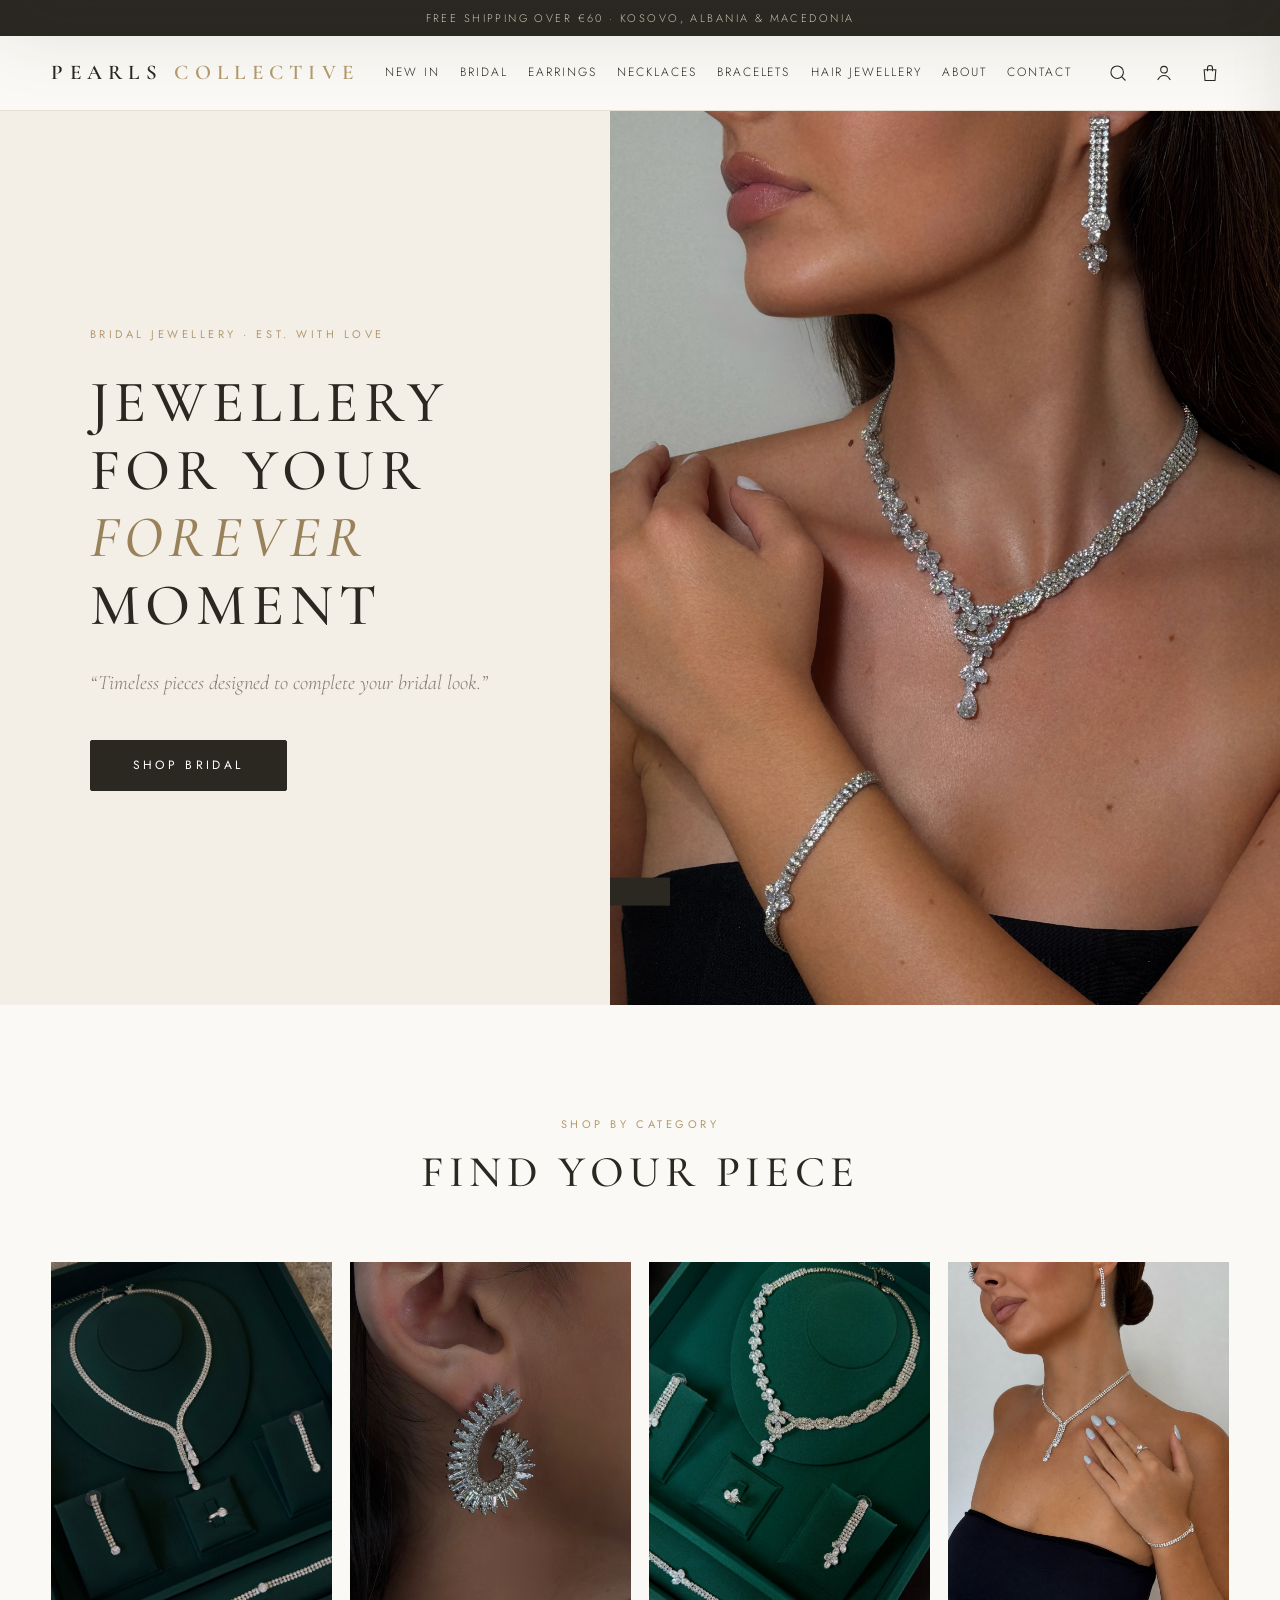
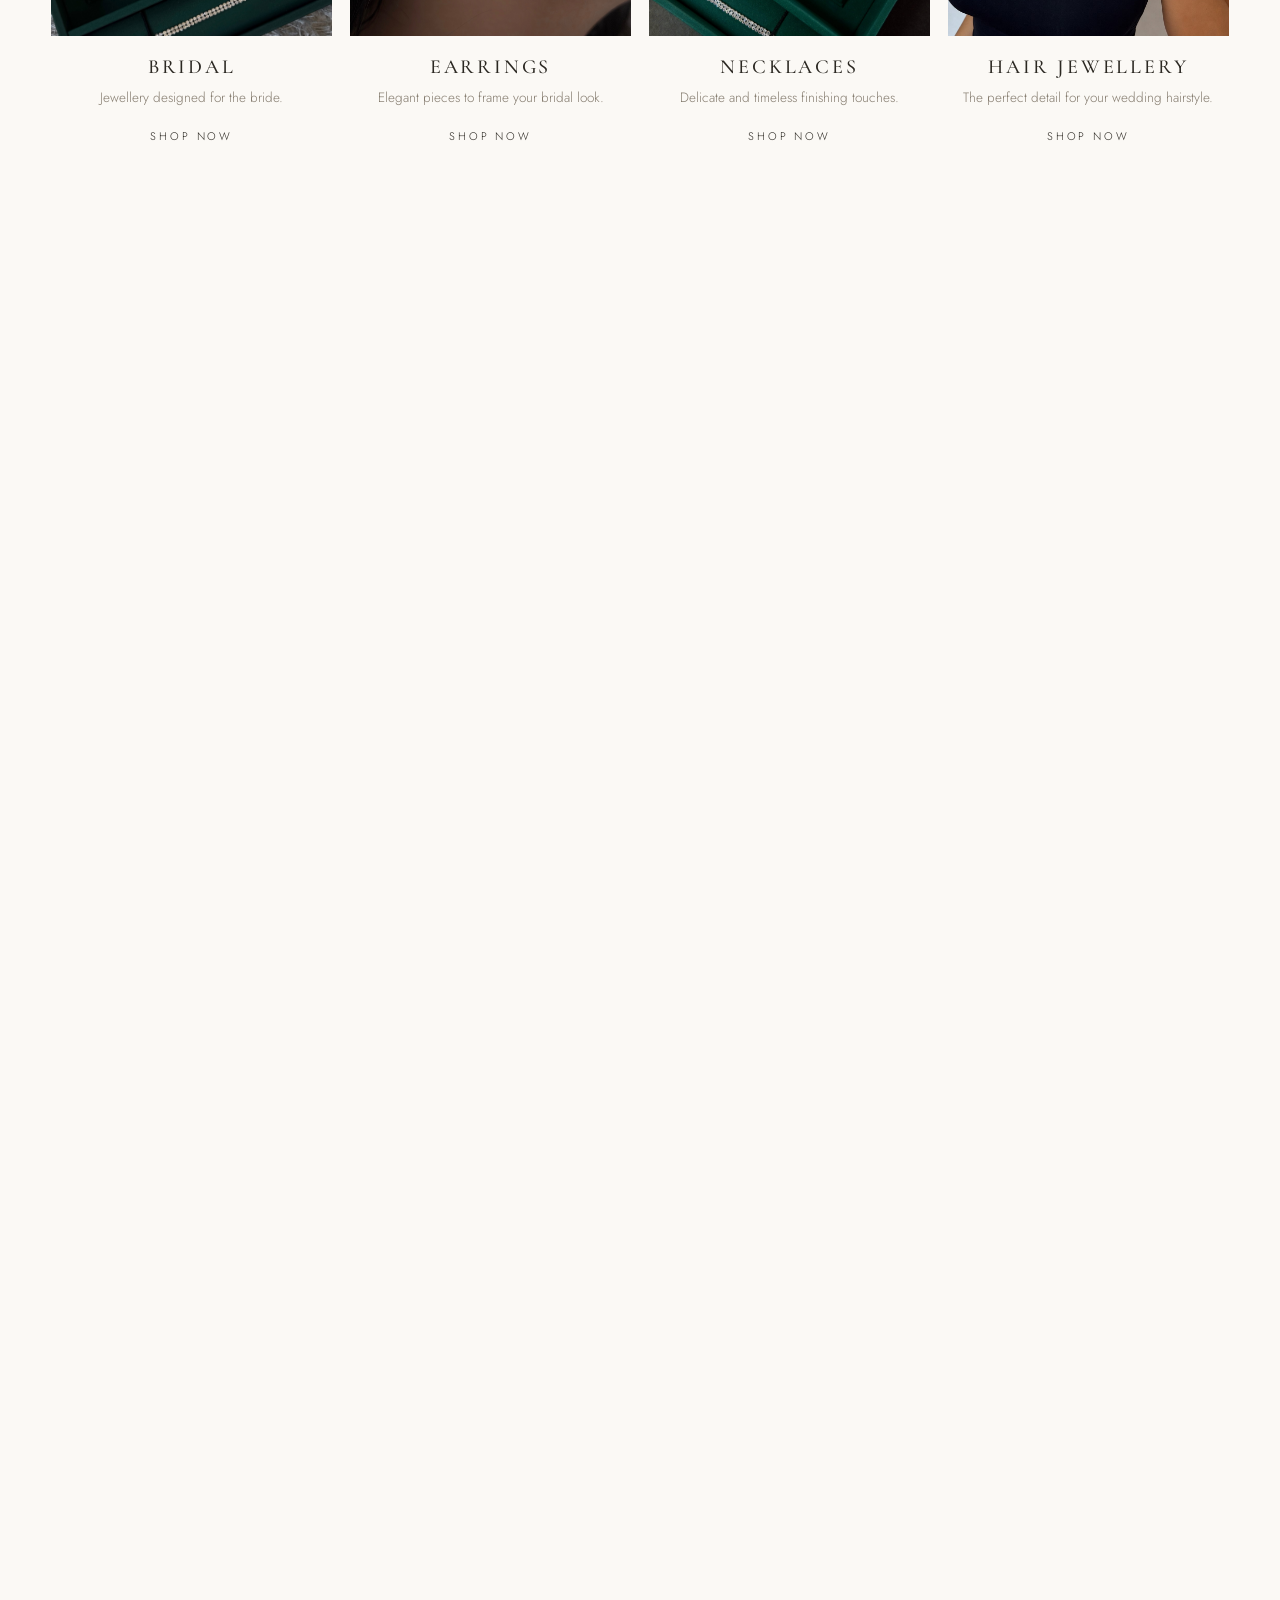
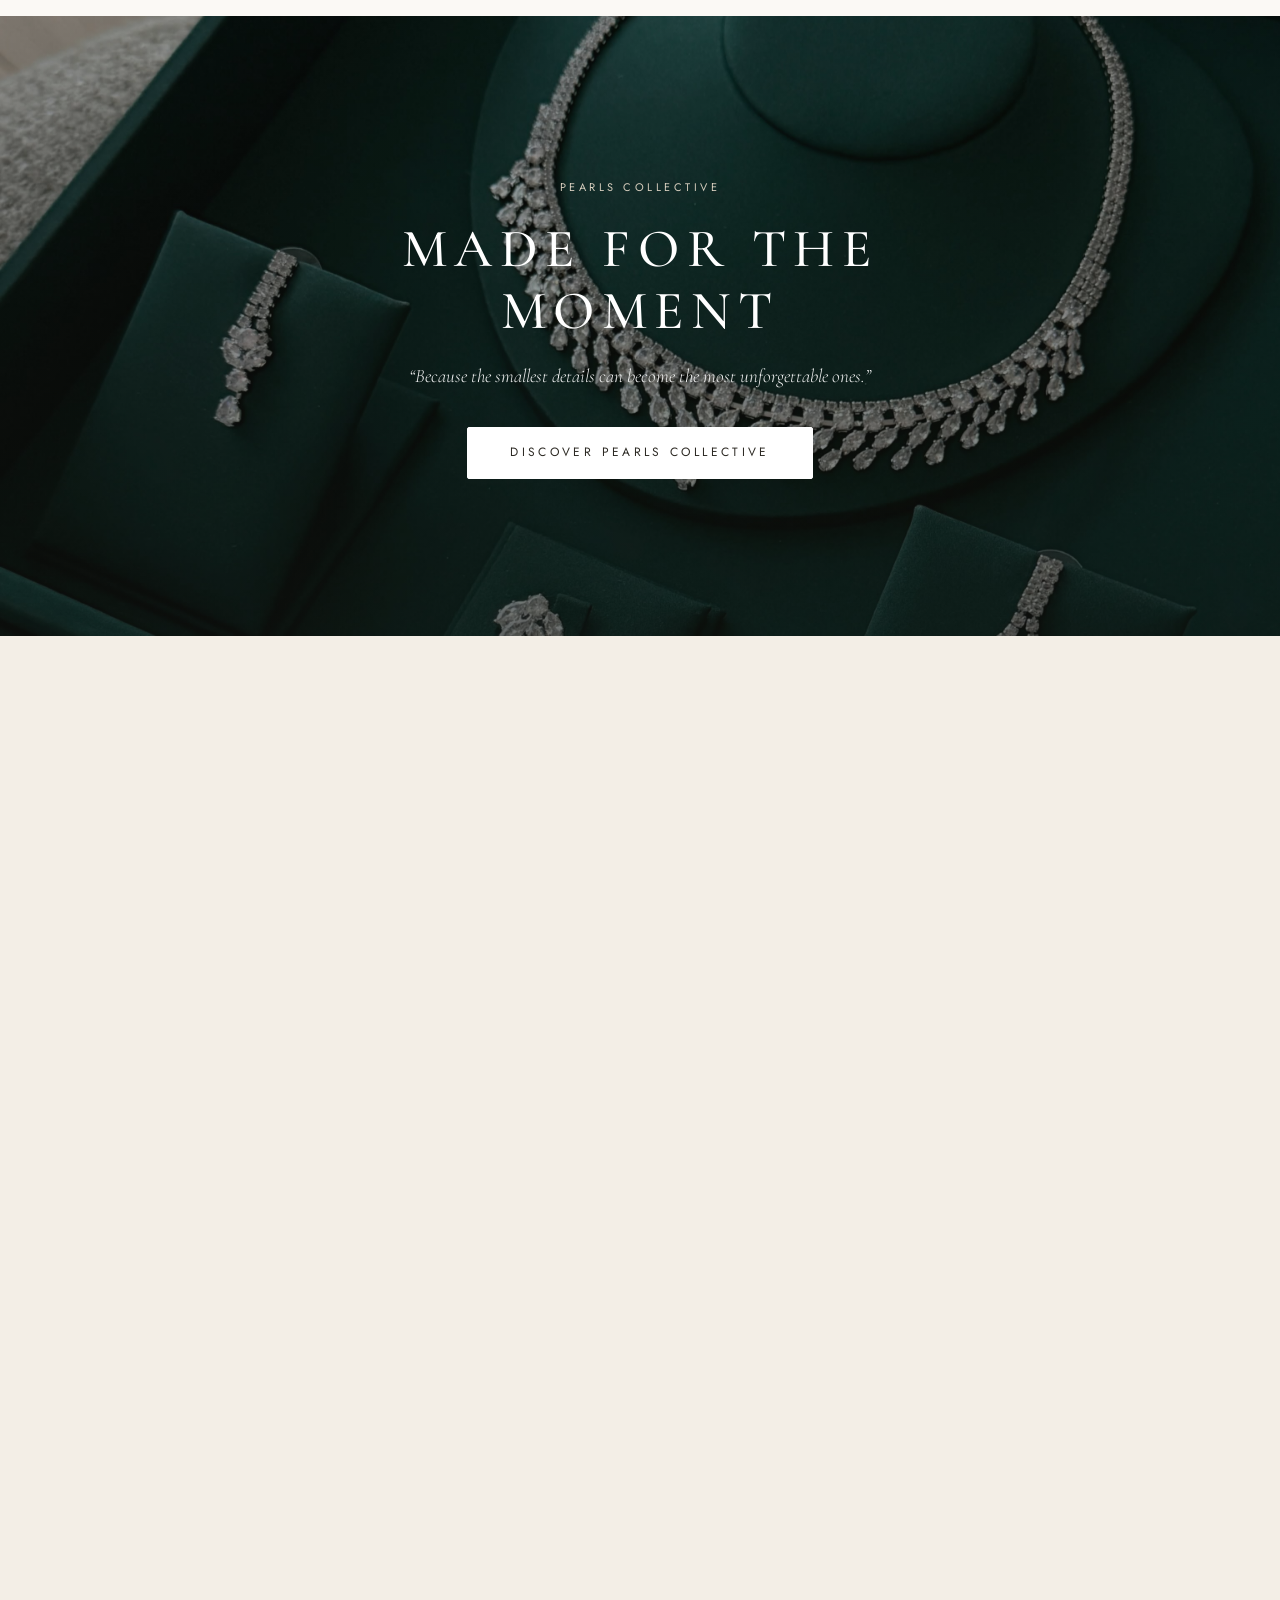
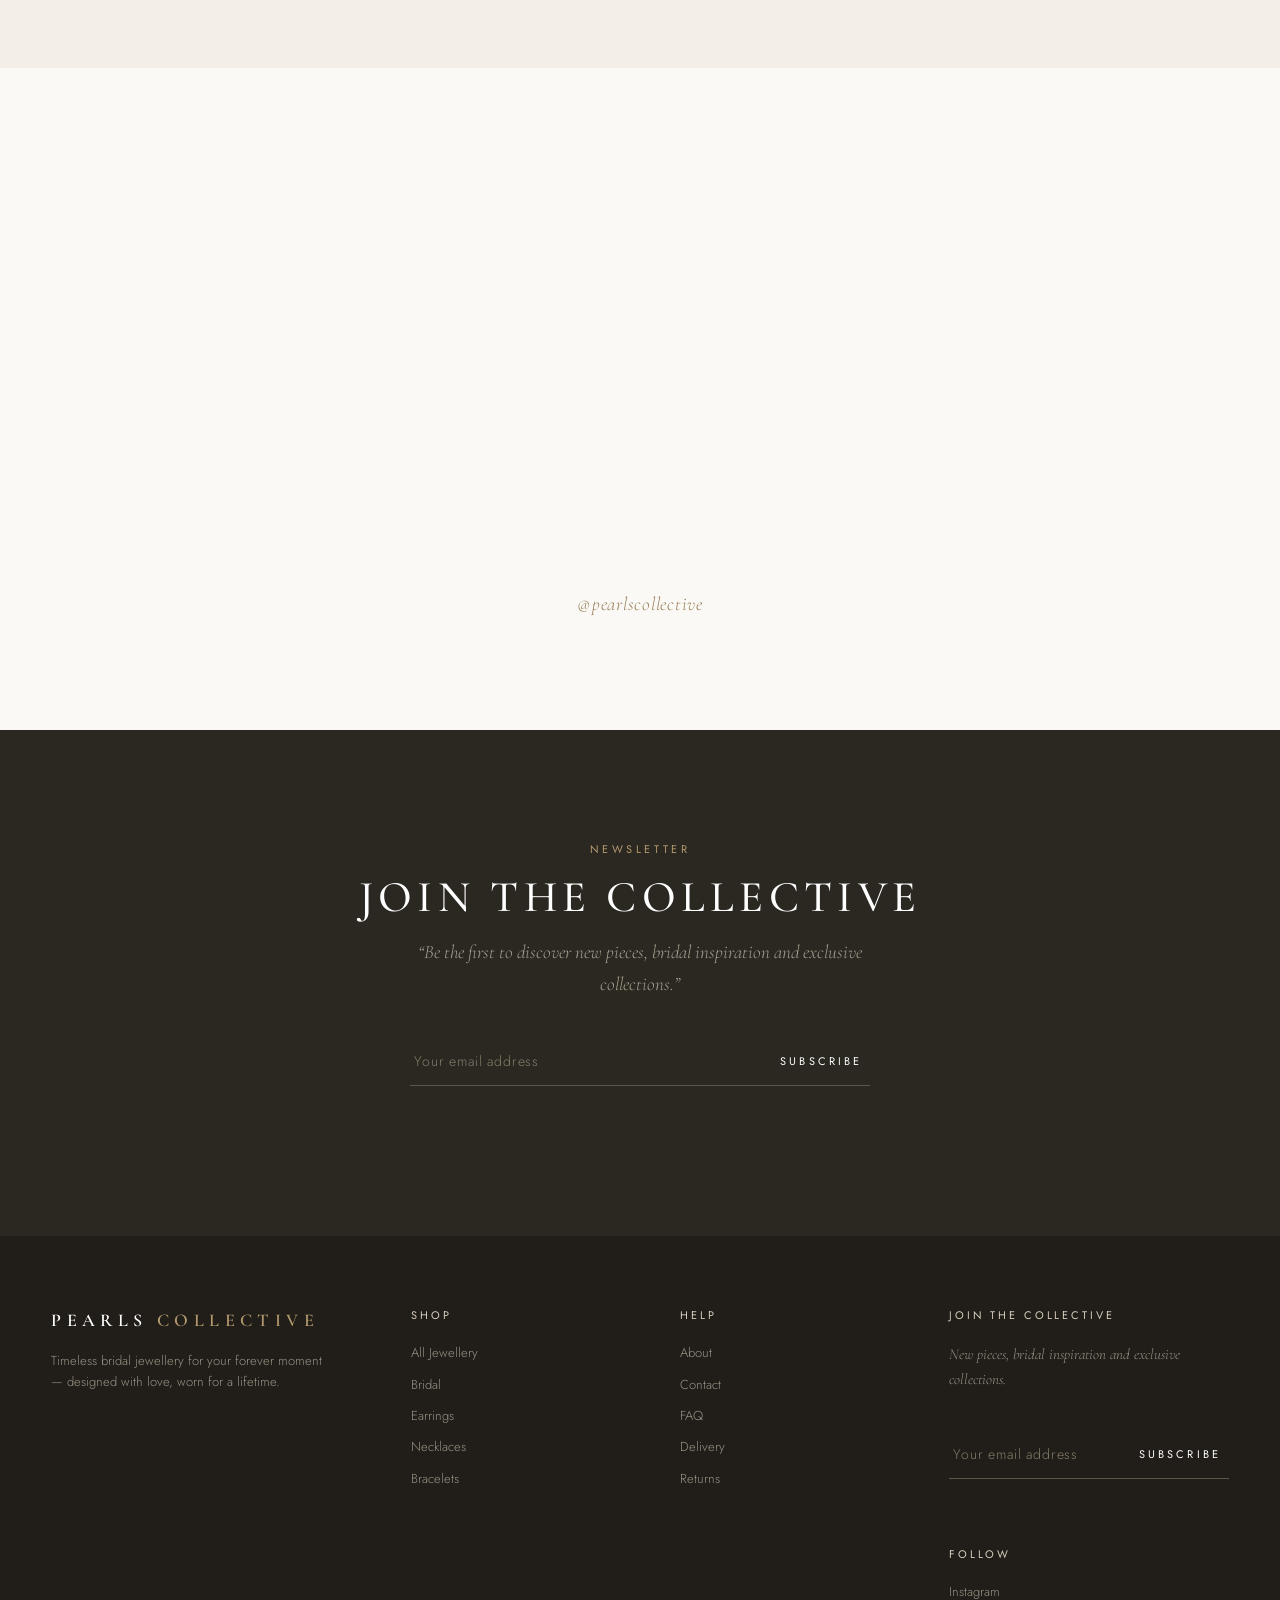
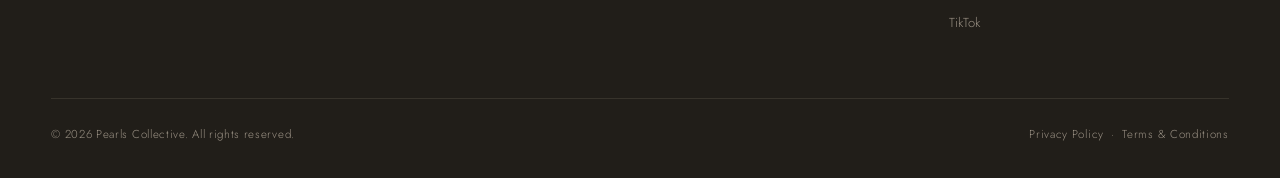
==== Pearls/index.html @ 5dc2be7a "Add files via upload" ====
<!DOCTYPE html>
<html lang="en">
<head>
  <meta charset="UTF-8">
  <meta name="viewport" content="width=device-width, initial-scale=1.0">
  <title>Pearls Collective — Bridal Jewellery for Your Forever Moment</title>
  <meta name="description" content="Timeless bridal jewellery — necklaces, earrings, bracelets and sets designed to complete your bridal look. Free shipping over €60 to Kosovo, Albania & Macedonia.">
  <link rel="preconnect" href="https://fonts.googleapis.com">
  <link rel="preconnect" href="https://fonts.gstatic.com" crossorigin>
  <link href="https://fonts.googleapis.com/css2?family=Cormorant+Garamond:ital,wght@0,400;0,500;0,600;1,400;1,500&family=Jost:wght@300;400;500&display=swap" rel="stylesheet">
  <link rel="stylesheet" href="assets/css/style.css">
  <link rel="icon" href="data:image/svg+xml,<svg xmlns='http://www.w3.org/2000/svg' viewBox='0 0 100 100'><circle cx='50' cy='50' r='38' fill='%23E9E0D2' stroke='%23B39A6E' stroke-width='4'/></svg>">
</head>
<body data-page="home">

  <!-- Hero -->
  <section class="hero">
    <div class="hero-grid">
      <div class="hero-copy">
        <span class="eyebrow">Bridal Jewellery · Est. with love</span>
        <h1 class="hero-title">Jewellery for your <em>forever</em> moment</h1>
        <p class="hero-quote">“Timeless pieces designed to complete your bridal look.”</p>
        <div><a class="btn" href="shop.html?cat=bridal">Shop Bridal</a></div>
      </div>
      <div class="hero-media">
        <img src="assets/img/hi-p09-a.jpg" alt="Bride wearing the Wisteria crystal necklace and drop earrings" fetchpriority="high">
      </div>
    </div>
  </section>

  <!-- Shop by category -->
  <section>
    <div class="container">
      <div class="section-head reveal">
        <span class="eyebrow">Shop by Category</span>
        <h2 class="section-title">Find Your Piece</h2>
      </div>
      <div class="cats-grid">
        <a class="cat-card reveal" href="shop.html?cat=bridal">
          <div class="cat-media"><img src="assets/img/hi-p01-b.jpg" alt="Bridal jewellery set in emerald keepsake box" loading="lazy"></div>
          <div class="cat-body">
            <h3>Bridal</h3>
            <p>Jewellery designed for the bride.</p>
            <span class="link-underline">Shop Now</span>
          </div>
        </a>
        <a class="cat-card reveal" href="shop.html?cat=earrings">
          <div class="cat-media"><img src="assets/img/hi-p03-a.jpg" alt="Aurora statement crystal earrings" loading="lazy" style="object-position:50% 60%"></div>
          <div class="cat-body">
            <h3>Earrings</h3>
            <p>Elegant pieces to frame your bridal look.</p>
            <span class="link-underline">Shop Now</span>
          </div>
        </a>
        <a class="cat-card reveal" href="shop.html?cat=necklaces">
          <div class="cat-media"><img src="assets/img/hi-p09-b.jpg" alt="Wisteria leaf crystal necklace in keepsake box" loading="lazy"></div>
          <div class="cat-body">
            <h3>Necklaces</h3>
            <p>Delicate and timeless finishing touches.</p>
            <span class="link-underline">Shop Now</span>
          </div>
        </a>
        <a class="cat-card reveal" href="shop.html?cat=hair">
          <div class="cat-media"><img src="assets/img/hi-p01-a.jpg" alt="Bridal hairstyle with drop earrings" loading="lazy" style="object-position:80% 0%"></div>
          <div class="cat-body">
            <h3>Hair Jewellery</h3>
            <p>The perfect detail for your wedding hairstyle.</p>
            <span class="link-underline">Shop Now</span>
          </div>
        </a>
      </div>
    </div>
  </section>

  <!-- Featured collection -->
  <section style="padding-top:0">
    <div class="container">
      <div class="section-head reveal">
        <span class="eyebrow">Featured Collection</span>
        <h2 class="section-title">The Bridal Edit</h2>
        <p class="section-sub">“Discover our collection of timeless pieces created for your most unforgettable moments.”</p>
      </div>
      <div class="products-grid" id="featuredGrid"></div>
      <div style="text-align:center; margin-top:54px" class="reveal">
        <a class="btn btn--ghost" href="shop.html">View All Jewellery</a>
      </div>
    </div>
  </section>

  <!-- Editorial -->
  <section class="editorial">
    <img class="bg" src="assets/img/hi-p06-a.jpg" alt="The Odessa fringe necklace set in its emerald keepsake box">
    <div class="editorial-copy">
      <span class="eyebrow">Pearls Collective</span>
      <h2>Made for the Moment</h2>
      <p>“Because the smallest details can become the most unforgettable ones.”</p>
      <a class="btn btn--light" href="about.html">Discover Pearls Collective</a>
    </div>
  </section>

  <!-- Bridal collection -->
  <section class="bridal-feature">
    <div class="container">
      <div class="bridal-grid">
        <div class="bridal-copy reveal">
          <span class="eyebrow">The Bridal Collection</span>
          <h2>For the Bride</h2>
          <p>Every bride deserves jewellery that feels made for her. From complete parures to delicate finishing touches — each piece arrives in our signature keepsake box, ready for your day.</p>
          <ul class="bridal-list">
            <li><a href="shop.html?cat=earrings">Earrings</a> <span>Shop</span></li>
            <li><a href="shop.html?cat=necklaces">Necklaces</a> <span>Shop</span></li>
            <li><a href="shop.html?cat=bracelets">Bracelets</a> <span>Shop</span></li>
            <li><a href="shop.html?cat=hair">Hair Accessories</a> <span>Soon</span></li>
            <li><a href="shop.html?cat=bridal">Bridal Sets</a> <span>Shop</span></li>
          </ul>
          <a class="btn" href="shop.html?cat=bridal">Shop All Bridal</a>
        </div>
        <div class="bridal-media-grid reveal">
          <a href="product.html?id=celeste-cascade-necklace"><img src="assets/img/hi-p01-a.jpg" alt="Céleste cascade necklace worn" loading="lazy"></a>
          <a href="product.html?id=odessa-fringe-set"><img src="assets/img/hi-p02-c.jpg" alt="Odessa fringe necklace set" loading="lazy" style="object-position:50% 75%"></a>
          <a href="product.html?id=flora-marquise-ring"><img src="assets/img/hi-p05-a.jpg" alt="Flora marquise ring" loading="lazy"></a>
        </div>
      </div>
    </div>
  </section>

  <!-- Instagram -->
  <section>
    <div class="container">
      <div class="section-head reveal">
        <span class="eyebrow">Instagram</span>
        <h2 class="section-title">Follow the Pearls</h2>
        <p class="section-sub">“See how our pieces become part of your most beautiful moments.”</p>
      </div>
      <div class="ig-grid reveal">
        <a href="https://www.instagram.com/pearlscollective/" target="_blank" rel="noopener"><img src="assets/img/ig-09.jpg" alt="Pearls Collective on Instagram" loading="lazy"></a>
        <a href="https://www.instagram.com/pearlscollective/" target="_blank" rel="noopener"><img src="assets/img/hi-p01-a.jpg" alt="Céleste set worn" loading="lazy" style="object-position:50% 30%"></a>
        <a href="https://www.instagram.com/pearlscollective/" target="_blank" rel="noopener"><img src="assets/img/hi-p07-a.jpg" alt="Soleil baguette hoops" loading="lazy"></a>
        <a href="https://www.instagram.com/pearlscollective/" target="_blank" rel="noopener"><img src="assets/img/hi-p08-a.jpg" alt="Riviera stacking bracelets" loading="lazy"></a>
        <a href="https://www.instagram.com/pearlscollective/" target="_blank" rel="noopener"><img src="assets/img/hi-p05-a.jpg" alt="Flora marquise ring" loading="lazy"></a>
        <a href="https://www.instagram.com/pearlscollective/" target="_blank" rel="noopener"><img src="assets/img/hi-p06-a.jpg" alt="Odessa fringe set" loading="lazy"></a>
      </div>
      <div class="ig-handle"><a href="https://www.instagram.com/pearlscollective/" target="_blank" rel="noopener">@pearlscollective</a></div>
    </div>
  </section>

  <!-- Newsletter -->
  <section class="newsletter">
    <div class="container">
      <div class="section-head" style="margin-bottom:0">
        <span class="eyebrow">Newsletter</span>
        <h2 class="section-title">Join the Collective</h2>
        <p class="section-sub">“Be the first to discover new pieces, bridal inspiration and exclusive collections.”</p>
        <form class="news-form" data-newsletter>
          <input type="email" placeholder="Your email address" required>
          <button type="submit">Subscribe</button>
        </form>
        <div class="news-msg"></div>
      </div>
    </div>
  </section>

  <script src="assets/js/products.js"></script>
  <script>
    function pageInit() {
      const featured = ["odessa-fringe-set", "wisteria-leaf-necklace", "aurora-statement-earrings", "celeste-bridal-set",
                        "soleil-baguette-hoops", "vienna-baguette-set", "flora-marquise-ring", "riviera-stacking-bracelets"];
      const grid = document.getElementById("featuredGrid");
      grid.innerHTML = featured.map(id => productCard(findProduct(id))).join("");
      wireProductCards(grid);
    }
  </script>
  <script src="assets/js/app.js"></script>
</body>
</html>
---- Pearls/assets/css/style.css ----
/* ─────────────────────────────────────────────
   Pearls Collective — bridal jewellery boutique
   ───────────────────────────────────────────── */

:root {
  --ivory: #FBF9F5;
  --sand: #F3EEE6;
  --champagne: #E9E0D2;
  --gold: #B39A6E;
  --gold-dark: #99815A;
  --ink: #2B2822;
  --muted: #857C6F;
  --line: #E5DFD4;
  --white: #FFFFFF;
  --serif: "Cormorant Garamond", "Times New Roman", serif;
  --sans: "Jost", "Helvetica Neue", Arial, sans-serif;
  --shadow: 0 20px 60px rgba(43, 40, 34, 0.10);
  --radius: 2px;
}

* { margin: 0; padding: 0; box-sizing: border-box; }

html { scroll-behavior: smooth; }

body {
  font-family: var(--sans);
  font-weight: 300;
  color: var(--ink);
  background: var(--ivory);
  font-size: 16px;
  line-height: 1.65;
  -webkit-font-smoothing: antialiased;
}

img { max-width: 100%; display: block; }

a { color: inherit; text-decoration: none; }

button { font-family: inherit; cursor: pointer; }

.container { width: min(1280px, 92vw); margin: 0 auto; }

/* ── Typography ── */
h1, h2, h3, .serif {
  font-family: var(--serif);
  font-weight: 500;
  letter-spacing: 0.04em;
  line-height: 1.15;
}

.eyebrow {
  font-family: var(--sans);
  font-size: 11px;
  letter-spacing: 0.32em;
  text-transform: uppercase;
  color: var(--gold);
  font-weight: 400;
}

.section-title {
  font-size: clamp(28px, 4vw, 44px);
  text-transform: uppercase;
  letter-spacing: 0.12em;
  font-weight: 500;
}

.section-sub {
  color: var(--muted);
  font-size: 15px;
  max-width: 520px;
  margin: 14px auto 0;
  font-style: italic;
  font-family: var(--serif);
  font-size: 19px;
}

.section-head { text-align: center; margin-bottom: clamp(36px, 6vw, 64px); }
.section-head .eyebrow { display: block; margin-bottom: 14px; }

section { padding: clamp(56px, 9vw, 110px) 0; }

/* ── Buttons ── */
.btn {
  display: inline-block;
  border: 1px solid var(--ink);
  background: var(--ink);
  color: var(--white);
  padding: 15px 42px;
  font-size: 12px;
  letter-spacing: 0.28em;
  text-transform: uppercase;
  font-weight: 400;
  transition: all .35s ease;
  border-radius: var(--radius);
  text-align: center;
}
.btn:hover { background: var(--gold-dark); border-color: var(--gold-dark); }

.btn--ghost { background: transparent; color: var(--ink); }
.btn--ghost:hover { background: var(--ink); color: var(--white); }

.btn--light { background: var(--white); border-color: var(--white); color: var(--ink); }
.btn--light:hover { background: transparent; color: var(--white); border-color: var(--white); }

.link-underline {
  font-size: 12px;
  letter-spacing: 0.26em;
  text-transform: uppercase;
  padding-bottom: 6px;
  border-bottom: 1px solid var(--gold);
  transition: color .3s, border-color .3s;
}
.link-underline:hover { color: var(--gold-dark); }

/* ── Announcement bar ── */
.announce {
  background: var(--ink);
  color: #D8CFBF;
  text-align: center;
  font-size: 11px;
  letter-spacing: 0.22em;
  text-transform: uppercase;
  padding: 9px 16px;
}

/* ── Header ── */
.header {
  position: sticky;
  top: 0;
  z-index: 900;
  background: rgba(251, 249, 245, 0.92);
  backdrop-filter: blur(14px);
  -webkit-backdrop-filter: blur(14px);
  border-bottom: 1px solid var(--line);
  transition: box-shadow .3s;
}
.header.scrolled { box-shadow: 0 8px 30px rgba(43,40,34,.07); }

.header-inner {
  display: grid;
  grid-template-columns: auto 1fr auto;
  align-items: center;
  height: 74px;
  gap: 26px;
}

.brand {
  font-family: var(--serif);
  font-size: 21px;
  letter-spacing: 0.30em;
  text-transform: uppercase;
  font-weight: 600;
  white-space: nowrap;
  text-align: center;
}
.brand span { color: var(--gold); }

.nav { display: flex; gap: clamp(14px, 1.6vw, 26px); justify-content: center; }
.nav a {
  font-size: 12px;
  letter-spacing: 0.16em;
  text-transform: uppercase;
  position: relative;
  padding: 6px 0;
  color: var(--ink);
  white-space: nowrap;
}
.nav a::after {
  content: "";
  position: absolute;
  left: 0; bottom: 0;
  width: 0; height: 1px;
  background: var(--gold);
  transition: width .3s ease;
}
.nav a:hover::after, .nav a.active::after { width: 100%; }

.header-actions {
  display: flex;
  gap: 6px;
  justify-content: flex-end;
  align-items: center;
}
.icon-btn {
  background: none;
  border: none;
  width: 40px; height: 40px;
  display: grid;
  place-items: center;
  color: var(--ink);
  position: relative;
  border-radius: 50%;
  transition: background .25s;
}
.icon-btn:hover { background: var(--sand); }
.icon-btn svg { width: 20px; height: 20px; stroke-width: 1.3; }

.bag-count {
  position: absolute;
  top: 2px; right: 0;
  background: var(--gold);
  color: var(--white);
  font-size: 9px;
  width: 16px; height: 16px;
  border-radius: 50%;
  display: grid;
  place-items: center;
  font-weight: 500;
}
.bag-count.hidden { display: none; }

.hamburger { display: none; }

/* ── Mobile nav ── */
.mobile-nav {
  position: fixed;
  inset: 0;
  background: var(--ivory);
  z-index: 1000;
  transform: translateX(-100%);
  transition: transform .45s cubic-bezier(.65,0,.35,1);
  display: flex;
  flex-direction: column;
  padding: 28px 8vw 40px;
  overflow-y: auto;
}
.mobile-nav.open { transform: translateX(0); }
.mobile-nav-head { display: flex; justify-content: space-between; align-items: center; margin-bottom: 8vh; }
.mobile-nav a.mnav-link {
  font-family: var(--serif);
  font-size: 30px;
  letter-spacing: 0.08em;
  padding: 12px 0;
  border-bottom: 1px solid var(--line);
  display: block;
}
.mobile-nav .mnav-small { font-size: 12px; letter-spacing: .24em; text-transform: uppercase; color: var(--muted); padding: 10px 0; display: block; }
.mobile-nav .mnav-foot { margin-top: auto; padding-top: 40px; }

/* ── Hero ── */
.hero { padding: 0; }
.hero-grid {
  display: grid;
  grid-template-columns: 1fr 1.1fr;
  min-height: min(88vh, 860px);
}
.hero-copy {
  display: flex;
  flex-direction: column;
  justify-content: center;
  padding: clamp(40px, 7vw, 110px);
  background: var(--sand);
}
.hero-copy .eyebrow { margin-bottom: 26px; }
.hero-title {
  font-size: clamp(38px, 4.6vw, 66px);
  text-transform: uppercase;
  letter-spacing: 0.10em;
  font-weight: 500;
}
.hero-title em { font-style: italic; color: var(--gold-dark); }
.hero-quote {
  font-family: var(--serif);
  font-style: italic;
  font-size: clamp(17px, 1.6vw, 21px);
  color: var(--muted);
  margin: 26px 0 40px;
  max-width: 420px;
}
.hero-media { position: relative; overflow: hidden; }
.hero-media img {
  width: 100%; height: 100%;
  object-fit: cover;
  object-position: 50% 30%;
  transform: scale(1.02);
  animation: heroDrift 14s ease-out forwards;
}
@keyframes heroDrift { to { transform: scale(1.08); } }

/* ── Category tiles ── */
.cats-grid {
  display: grid;
  grid-template-columns: repeat(4, 1fr);
  gap: 18px;
}
.cat-card { position: relative; overflow: hidden; display: block; }
.cat-card .cat-media {
  aspect-ratio: 3 / 4;
  overflow: hidden;
  background: var(--sand);
}
.cat-card img {
  width: 100%; height: 100%;
  object-fit: cover;
  transition: transform .8s cubic-bezier(.25,.46,.45,.94);
}
.cat-card:hover img { transform: scale(1.06); }
.cat-body { padding: 20px 4px 0; text-align: center; }
.cat-body h3 { font-size: 20px; letter-spacing: 0.14em; text-transform: uppercase; }
.cat-body p { color: var(--muted); font-size: 13.5px; margin: 8px 0 12px; }
.cat-body .link-underline { font-size: 11px; }

/* ── Product grid ── */
.products-grid {
  display: grid;
  grid-template-columns: repeat(4, 1fr);
  gap: 26px 18px;
}
.product-card { position: relative; }
.pc-media {
  position: relative;
  aspect-ratio: 3 / 4;
  overflow: hidden;
  background: var(--sand);
  display: block;
}
.pc-media img {
  width: 100%; height: 100%;
  object-fit: cover;
  transition: transform .8s cubic-bezier(.25,.46,.45,.94), opacity .5s;
}
.product-card:hover .pc-media img { transform: scale(1.05); }

.pc-badge {
  position: absolute;
  top: 12px; left: 12px;
  background: var(--white);
  color: var(--ink);
  font-size: 10px;
  letter-spacing: 0.22em;
  text-transform: uppercase;
  padding: 6px 12px;
  z-index: 2;
}

.pc-wish {
  position: absolute;
  top: 10px; right: 10px;
  z-index: 2;
  background: rgba(255,255,255,.85);
  border: none;
  width: 34px; height: 34px;
  border-radius: 50%;
  display: grid;
  place-items: center;
  color: var(--ink);
  opacity: 0;
  transform: translateY(-4px);
  transition: all .3s;
}
.product-card:hover .pc-wish, .pc-wish.active { opacity: 1; transform: translateY(0); }
.pc-wish svg { width: 16px; height: 16px; stroke-width: 1.4; }
.pc-wish.active { color: var(--gold-dark); }
.pc-wish.active svg { fill: var(--gold-dark); stroke: var(--gold-dark); }

.pc-add {
  position: absolute;
  left: 12px; right: 12px; bottom: 12px;
  background: rgba(251, 249, 245, 0.95);
  border: none;
  padding: 13px;
  font-size: 11px;
  letter-spacing: 0.24em;
  text-transform: uppercase;
  opacity: 0;
  transform: translateY(8px);
  transition: all .35s ease;
  z-index: 2;
}
.pc-add:hover { background: var(--ink); color: var(--white); }
.product-card:hover .pc-add { opacity: 1; transform: translateY(0); }

.pc-info { text-align: center; padding-top: 16px; }
.pc-name { font-family: var(--serif); font-size: 18px; letter-spacing: 0.05em; }
.pc-price { color: var(--muted); font-size: 13.5px; margin-top: 4px; letter-spacing: 0.08em; }

/* ── Editorial banner ── */
.editorial {
  position: relative;
  min-height: 620px;
  display: grid;
  place-items: center;
  overflow: hidden;
  padding: 0;
}
.editorial img.bg {
  position: absolute;
  inset: 0;
  width: 100%; height: 100%;
  object-fit: cover;
  object-position: 50% 35%;
}
.editorial::after {
  content: "";
  position: absolute;
  inset: 0;
  background: linear-gradient(to bottom, rgba(20,24,20,.25), rgba(20,24,20,.55));
}
.editorial-copy {
  position: relative;
  z-index: 2;
  text-align: center;
  color: var(--white);
  padding: 120px 6vw;
  max-width: 700px;
}
.editorial-copy .eyebrow { color: #D8CFBF; }
.editorial-copy h2 {
  font-size: clamp(32px, 4.5vw, 54px);
  text-transform: uppercase;
  letter-spacing: 0.14em;
  margin: 18px 0;
}
.editorial-copy p {
  font-family: var(--serif);
  font-style: italic;
  font-size: 19px;
  opacity: .92;
  margin-bottom: 36px;
}

/* ── Bridal feature ── */
.bridal-feature { background: var(--sand); }
.bridal-grid {
  display: grid;
  grid-template-columns: 0.9fr 1.1fr;
  gap: clamp(30px, 5vw, 70px);
  align-items: center;
}
.bridal-copy .eyebrow { display: block; margin-bottom: 16px; }
.bridal-copy h2 { font-size: clamp(30px, 3.6vw, 46px); text-transform: uppercase; letter-spacing: .12em; margin-bottom: 18px; }
.bridal-copy > p { color: var(--muted); margin-bottom: 30px; max-width: 460px; }
.bridal-list { list-style: none; margin: 0 0 36px; }
.bridal-list li {
  font-family: var(--serif);
  font-size: 18px;
  letter-spacing: 0.06em;
  padding: 13px 0;
  border-bottom: 1px solid var(--line);
  display: flex;
  justify-content: space-between;
  align-items: center;
}
.bridal-list li span { font-family: var(--sans); font-size: 11px; letter-spacing: .2em; text-transform: uppercase; color: var(--gold-dark); }
.bridal-media-grid {
  display: grid;
  grid-template-columns: 1fr 1fr;
  gap: 14px;
}
.bridal-media-grid a { overflow: hidden; display: block; position: relative; }
.bridal-media-grid img {
  width: 100%; height: 100%;
  object-fit: cover;
  aspect-ratio: 3/4;
  transition: transform .8s cubic-bezier(.25,.46,.45,.94);
}
.bridal-media-grid a:hover img { transform: scale(1.05); }
.bridal-media-grid a:first-child { grid-row: span 2; }
.bridal-media-grid a:first-child img { aspect-ratio: auto; height: 100%; }

/* ── Instagram ── */
.ig-grid {
  display: grid;
  grid-template-columns: repeat(6, 1fr);
  gap: 10px;
}
.ig-grid a {
  position: relative;
  overflow: hidden;
  aspect-ratio: 1;
  display: block;
}
.ig-grid img {
  width: 100%; height: 100%;
  object-fit: cover;
  transition: transform .7s ease;
}
.ig-grid a::after {
  content: "";
  position: absolute;
  inset: 0;
  background: rgba(43,40,34,0);
  transition: background .4s;
}
.ig-grid a:hover::after { background: rgba(43,40,34,.25); }
.ig-grid a:hover img { transform: scale(1.07); }
.ig-handle { text-align: center; margin-top: 30px; }
.ig-handle a { font-family: var(--serif); font-style: italic; font-size: 19px; color: var(--gold-dark); letter-spacing: .04em; }

/* ── Newsletter ── */
.newsletter { background: var(--ink); color: var(--champagne); text-align: center; }
.newsletter h2 { color: var(--white); }
.newsletter .section-sub { color: #A79E8E; }
.news-form {
  display: flex;
  max-width: 460px;
  margin: 38px auto 0;
  border-bottom: 1px solid #5c564b;
}
.news-form input {
  flex: 1;
  background: transparent;
  border: none;
  outline: none;
  color: var(--white);
  font-family: var(--sans);
  font-weight: 300;
  font-size: 14px;
  letter-spacing: .06em;
  padding: 14px 4px;
}
.news-form input::placeholder { color: #857c6a; }
.news-form button {
  background: none;
  border: none;
  color: var(--white);
  font-size: 11px;
  letter-spacing: .28em;
  text-transform: uppercase;
  padding: 0 8px;
  transition: color .3s;
}
.news-form button:hover { color: var(--gold); }
.news-msg { margin-top: 16px; font-family: var(--serif); font-style: italic; color: var(--gold); font-size: 16px; min-height: 24px; }

/* ── Footer ── */
.footer { background: #211E19; color: #9A9184; padding: 70px 0 34px; font-size: 13px; }
.footer-grid {
  display: grid;
  grid-template-columns: 1.4fr 1fr 1fr 1.2fr;
  gap: 40px;
  margin-bottom: 54px;
}
.footer .brand { color: var(--white); text-align: left; font-size: 18px; margin-bottom: 14px; }
.footer h4 {
  color: #D8CFBF;
  font-family: var(--sans);
  font-size: 11px;
  letter-spacing: .26em;
  text-transform: uppercase;
  font-weight: 400;
  margin-bottom: 18px;
}
.footer ul { list-style: none; }
.footer li { margin-bottom: 10px; }
.footer a:hover { color: var(--white); }
.footer-news p { margin-bottom: 16px; font-style: italic; font-family: var(--serif); font-size: 15px; }
.footer-bottom {
  border-top: 1px solid #37332B;
  padding-top: 26px;
  display: flex;
  justify-content: space-between;
  gap: 16px;
  flex-wrap: wrap;
  font-size: 11.5px;
  letter-spacing: .06em;
}

/* ── Page hero (interior pages) ── */
.page-hero { text-align: center; padding: clamp(50px, 7vw, 90px) 0 clamp(28px, 4vw, 48px); }
.page-hero h1 { font-size: clamp(30px, 4.4vw, 52px); text-transform: uppercase; letter-spacing: .14em; }
.page-hero .eyebrow { display: block; margin-bottom: 14px; }
.page-hero p { color: var(--muted); font-family: var(--serif); font-style: italic; font-size: 18px; max-width: 520px; margin: 14px auto 0; }

/* ── Shop toolbar ── */
.shop-toolbar {
  display: flex;
  justify-content: space-between;
  align-items: center;
  gap: 18px;
  flex-wrap: wrap;
  padding-bottom: 26px;
  border-bottom: 1px solid var(--line);
  margin-bottom: 40px;
}
.filter-pills { display: flex; gap: 8px; flex-wrap: wrap; }
.pill {
  border: 1px solid var(--line);
  background: transparent;
  padding: 9px 20px;
  font-size: 11px;
  letter-spacing: .2em;
  text-transform: uppercase;
  transition: all .3s;
  color: var(--ink);
}
.pill:hover { border-color: var(--ink); }
.pill.active { background: var(--ink); color: var(--white); border-color: var(--ink); }
.sort-select {
  font-family: var(--sans);
  font-weight: 300;
  font-size: 12px;
  letter-spacing: .12em;
  text-transform: uppercase;
  border: none;
  background: transparent;
  color: var(--muted);
  outline: none;
  cursor: pointer;
  padding: 8px 4px;
}
.shop-count { color: var(--muted); font-size: 12px; letter-spacing: .14em; text-transform: uppercase; }
.shop-empty { text-align: center; padding: 80px 0; color: var(--muted); font-family: var(--serif); font-style: italic; font-size: 20px; }

/* ── Product page ── */
.product-page { padding-top: clamp(30px, 4vw, 60px); }
.breadcrumbs { font-size: 11px; letter-spacing: .18em; text-transform: uppercase; color: var(--muted); margin-bottom: 30px; }
.breadcrumbs a:hover { color: var(--gold-dark); }
.pdp-grid {
  display: grid;
  grid-template-columns: 1.1fr 0.9fr;
  gap: clamp(30px, 5vw, 80px);
  align-items: start;
}
.pdp-gallery { display: grid; gap: 14px; }
.pdp-main {
  aspect-ratio: 4 / 5;
  overflow: hidden;
  background: var(--sand);
}
.pdp-main img { width: 100%; height: 100%; object-fit: cover; }
.pdp-thumbs { display: flex; gap: 12px; }
.pdp-thumbs button {
  width: 84px;
  aspect-ratio: 1;
  overflow: hidden;
  border: 1px solid transparent;
  background: var(--sand);
  padding: 0;
  transition: border-color .3s;
}
.pdp-thumbs button.active { border-color: var(--gold); }
.pdp-thumbs img { width: 100%; height: 100%; object-fit: cover; }

.pdp-info { position: sticky; top: 100px; }
.pdp-info .eyebrow { display: block; margin-bottom: 10px; }
.pdp-info h1 { font-size: clamp(28px, 3vw, 40px); letter-spacing: .06em; margin-bottom: 10px; }
.pdp-price { font-size: 20px; font-family: var(--serif); color: var(--gold-dark); letter-spacing: .06em; margin-bottom: 24px; }
.pdp-desc { color: var(--muted); margin-bottom: 28px; max-width: 480px; }

.pdp-variants { margin-bottom: 24px; }
.pdp-variants label { display: block; font-size: 11px; letter-spacing: .22em; text-transform: uppercase; margin-bottom: 10px; }
.variant-opts { display: flex; gap: 8px; flex-wrap: wrap; }
.variant-opts button {
  border: 1px solid var(--line);
  background: transparent;
  padding: 9px 16px;
  font-size: 12px;
  letter-spacing: .08em;
  transition: all .25s;
}
.variant-opts button.active { border-color: var(--ink); background: var(--ink); color: var(--white); }

.pdp-buy { display: flex; gap: 12px; margin-bottom: 14px; }
.qty {
  display: flex;
  align-items: center;
  border: 1px solid var(--line);
}
.qty button {
  background: none;
  border: none;
  width: 42px; height: 100%;
  font-size: 16px;
  color: var(--muted);
  transition: color .2s;
}
.qty button:hover { color: var(--ink); }
.qty input {
  width: 36px;
  border: none;
  text-align: center;
  font-family: var(--sans);
  font-size: 14px;
  outline: none;
  background: transparent;
}
.pdp-buy .btn { flex: 1; }
.pdp-stock { font-size: 12px; letter-spacing: .12em; text-transform: uppercase; color: #6F7F5E; margin-bottom: 30px; }
.pdp-stock::before { content: "●"; font-size: 8px; vertical-align: 2px; margin-right: 8px; }

.accordion { border-top: 1px solid var(--line); }
.accordion details { border-bottom: 1px solid var(--line); }
.accordion summary {
  list-style: none;
  cursor: pointer;
  padding: 18px 0;
  font-size: 12px;
  letter-spacing: .22em;
  text-transform: uppercase;
  display: flex;
  justify-content: space-between;
  align-items: center;
}
.accordion summary::-webkit-details-marker { display: none; }
.accordion summary::after { content: "+"; font-size: 16px; color: var(--gold-dark); transition: transform .3s; }
.accordion details[open] summary::after { transform: rotate(45deg); }
.accordion .acc-body { padding: 0 0 20px; color: var(--muted); font-size: 14px; }
.accordion ul { list-style: none; }
.accordion ul li { padding: 4px 0; }
.accordion ul li::before { content: "—"; color: var(--gold); margin-right: 10px; }

.related { padding-top: clamp(60px, 8vw, 100px); }

/* ── Cart drawer ── */
.overlay {
  position: fixed;
  inset: 0;
  background: rgba(33, 30, 25, 0.45);
  opacity: 0;
  pointer-events: none;
  transition: opacity .35s;
  z-index: 950;
}
.overlay.show { opacity: 1; pointer-events: auto; }

.cart-drawer {
  position: fixed;
  top: 0; right: 0; bottom: 0;
  width: min(430px, 94vw);
  background: var(--ivory);
  z-index: 960;
  transform: translateX(105%);
  transition: transform .45s cubic-bezier(.65,0,.35,1);
  display: flex;
  flex-direction: column;
  box-shadow: -20px 0 60px rgba(43,40,34,.12);
}
.cart-drawer.open { transform: translateX(0); }
.cart-head {
  display: flex;
  justify-content: space-between;
  align-items: center;
  padding: 22px 26px;
  border-bottom: 1px solid var(--line);
}
.cart-head h3 { font-size: 16px; letter-spacing: .22em; text-transform: uppercase; }
.cart-items { flex: 1; overflow-y: auto; padding: 10px 26px; }
.cart-empty { text-align: center; color: var(--muted); font-family: var(--serif); font-style: italic; font-size: 18px; padding: 60px 0; }
.cart-item {
  display: grid;
  grid-template-columns: 76px 1fr auto;
  gap: 16px;
  padding: 18px 0;
  border-bottom: 1px solid var(--line);
  align-items: center;
}
.cart-item img { width: 76px; height: 95px; object-fit: cover; }
.ci-name { font-family: var(--serif); font-size: 16px; }
.ci-variant { font-size: 11.5px; color: var(--muted); letter-spacing: .06em; margin-top: 2px; }
.ci-price { font-size: 13px; color: var(--muted); margin-top: 6px; }
.ci-qty { display: flex; align-items: center; gap: 10px; margin-top: 8px; }
.ci-qty button {
  border: 1px solid var(--line);
  background: none;
  width: 24px; height: 24px;
  font-size: 13px;
  line-height: 1;
  color: var(--muted);
}
.ci-qty span { font-size: 13px; min-width: 14px; text-align: center; }
.ci-remove {
  background: none;
  border: none;
  color: var(--muted);
  font-size: 18px;
  align-self: start;
  transition: color .2s;
}
.ci-remove:hover { color: var(--ink); }
.cart-foot { border-top: 1px solid var(--line); padding: 22px 26px 28px; }
.cart-total {
  display: flex;
  justify-content: space-between;
  font-family: var(--serif);
  font-size: 19px;
  margin-bottom: 6px;
}
.cart-note { font-size: 12px; color: var(--muted); margin-bottom: 18px; }
.cart-foot .btn { width: 100%; }

/* ── Search overlay ── */
.search-panel {
  position: fixed;
  top: 0; left: 0; right: 0;
  background: var(--ivory);
  z-index: 970;
  transform: translateY(-105%);
  transition: transform .45s cubic-bezier(.65,0,.35,1);
  padding: 40px 0 50px;
  box-shadow: 0 30px 80px rgba(43,40,34,.15);
  max-height: 88vh;
  overflow-y: auto;
}
.search-panel.open { transform: translateY(0); }
.search-bar {
  display: flex;
  align-items: center;
  gap: 14px;
  border-bottom: 1px solid var(--ink);
  padding-bottom: 12px;
}
.search-bar svg { width: 20px; height: 20px; stroke-width: 1.3; color: var(--muted); flex: none; }
.search-bar input {
  flex: 1;
  border: none;
  background: none;
  outline: none;
  font-family: var(--serif);
  font-size: clamp(20px, 3vw, 30px);
  letter-spacing: .04em;
  color: var(--ink);
}
.search-bar input::placeholder { color: #C9C1B2; }
.search-results {
  display: grid;
  grid-template-columns: repeat(4, 1fr);
  gap: 18px;
  margin-top: 34px;
}
.search-hint { margin-top: 30px; color: var(--muted); font-family: var(--serif); font-style: italic; font-size: 17px; text-align: center; }
.sr-card { display: flex; gap: 14px; align-items: center; padding: 8px; transition: background .25s; }
.sr-card:hover { background: var(--sand); }
.sr-card img { width: 58px; height: 72px; object-fit: cover; }
.sr-card .sr-name { font-family: var(--serif); font-size: 16px; }
.sr-card .sr-price { font-size: 12.5px; color: var(--muted); margin-top: 2px; }

/* ── Toast ── */
.toast {
  position: fixed;
  bottom: 28px;
  left: 50%;
  transform: translate(-50%, 120%);
  background: var(--ink);
  color: var(--ivory);
  font-size: 12px;
  letter-spacing: .18em;
  text-transform: uppercase;
  padding: 14px 30px;
  z-index: 1200;
  transition: transform .45s cubic-bezier(.65,0,.35,1);
  white-space: nowrap;
}
.toast.show { transform: translate(-50%, 0); }

/* ── About page ── */
.about-hero-img {
  height: clamp(320px, 55vh, 560px);
  overflow: hidden;
}
.about-hero-img img { width: 100%; height: 100%; object-fit: cover; object-position: 50% 35%; }
.about-story {
  max-width: 680px;
  margin: 0 auto;
  text-align: center;
}
.about-story p { color: var(--muted); margin-bottom: 22px; font-size: 16.5px; }
.about-story .drop {
  font-family: var(--serif);
  font-size: clamp(22px, 2.6vw, 28px);
  font-style: italic;
  color: var(--ink);
  line-height: 1.5;
  margin-bottom: 34px;
}
.about-split {
  display: grid;
  grid-template-columns: 1fr 1fr;
  gap: clamp(30px, 5vw, 80px);
  align-items: center;
}
.about-split .im { overflow: hidden; }
.about-split img { width: 100%; height: 100%; object-fit: cover; aspect-ratio: 4/5; }
.about-split h2 { font-size: clamp(26px, 3vw, 38px); text-transform: uppercase; letter-spacing: .12em; margin-bottom: 18px; }
.about-split p { color: var(--muted); margin-bottom: 18px; }
.values-grid {
  display: grid;
  grid-template-columns: repeat(3, 1fr);
  gap: 40px;
  text-align: center;
}
.values-grid h3 { font-size: 19px; letter-spacing: .14em; text-transform: uppercase; margin-bottom: 12px; }
.values-grid p { color: var(--muted); font-size: 14.5px; }
.values-grid .v-num { font-family: var(--serif); font-style: italic; color: var(--gold); font-size: 30px; display: block; margin-bottom: 14px; }

/* ── Contact page ── */
.contact-grid {
  display: grid;
  grid-template-columns: 0.85fr 1.15fr;
  gap: clamp(36px, 6vw, 90px);
  align-items: start;
}
.contact-info h2 { font-size: 24px; letter-spacing: .12em; text-transform: uppercase; margin-bottom: 16px; }
.contact-info p { color: var(--muted); margin-bottom: 26px; max-width: 380px; }
.contact-list { list-style: none; margin-bottom: 44px; }
.contact-list li { padding: 14px 0; border-bottom: 1px solid var(--line); display: flex; gap: 16px; align-items: baseline; }
.contact-list .cl-label { font-size: 11px; letter-spacing: .22em; text-transform: uppercase; color: var(--gold-dark); width: 96px; flex: none; }
.contact-list a:hover { color: var(--gold-dark); }
.bridal-enquiry {
  background: var(--sand);
  padding: 34px;
  margin-top: 10px;
}
.bridal-enquiry h3 { font-size: 17px; letter-spacing: .18em; text-transform: uppercase; margin-bottom: 12px; }
.bridal-enquiry p { font-family: var(--serif); font-style: italic; color: var(--muted); font-size: 16.5px; margin: 0; }

.form-grid { display: grid; grid-template-columns: 1fr 1fr; gap: 22px; }
.form-grid .full { grid-column: 1 / -1; }
.field label { display: block; font-size: 11px; letter-spacing: .22em; text-transform: uppercase; margin-bottom: 8px; color: var(--muted); }
.field input, .field select, .field textarea {
  width: 100%;
  border: 1px solid var(--line);
  background: var(--white);
  padding: 13px 14px;
  font-family: var(--sans);
  font-weight: 300;
  font-size: 14px;
  outline: none;
  transition: border-color .3s;
  color: var(--ink);
  border-radius: var(--radius);
}
.field input:focus, .field select:focus, .field textarea:focus { border-color: var(--gold); }
.field textarea { min-height: 140px; resize: vertical; }
.form-msg { font-family: var(--serif); font-style: italic; color: var(--gold-dark); font-size: 17px; margin-top: 16px; min-height: 26px; }

/* ── Checkout ── */
.checkout-grid {
  display: grid;
  grid-template-columns: 1.15fr 0.85fr;
  gap: clamp(36px, 5vw, 80px);
  align-items: start;
}
.checkout-section h2 { font-size: 18px; letter-spacing: .18em; text-transform: uppercase; margin: 34px 0 20px; }
.checkout-section h2:first-child { margin-top: 0; }
.order-summary {
  background: var(--sand);
  padding: 30px;
  position: sticky;
  top: 100px;
}
.order-summary h3 { font-size: 15px; letter-spacing: .2em; text-transform: uppercase; margin-bottom: 20px; }
.os-item { display: flex; gap: 14px; padding: 12px 0; border-bottom: 1px solid var(--line); align-items: center; }
.os-item img { width: 54px; height: 66px; object-fit: cover; }
.os-item .osi-n { font-family: var(--serif); font-size: 15px; }
.os-item .osi-q { font-size: 12px; color: var(--muted); }
.os-item .osi-p { margin-left: auto; font-size: 14px; }
.os-row { display: flex; justify-content: space-between; padding: 8px 0; font-size: 14px; color: var(--muted); }
.os-row.total { font-family: var(--serif); font-size: 20px; color: var(--ink); border-top: 1px solid var(--line); margin-top: 10px; padding-top: 16px; }
.pay-note { font-size: 12px; color: var(--muted); margin-top: 14px; }
.checkout-done { text-align: center; padding: 70px 0; }
.checkout-done h2 { font-size: clamp(26px, 3.4vw, 40px); text-transform: uppercase; letter-spacing: .12em; margin-bottom: 16px; }
.checkout-done p { color: var(--muted); font-family: var(--serif); font-style: italic; font-size: 18px; max-width: 460px; margin: 0 auto 30px; }

/* ── Hair coming soon ── */
.coming-soon {
  text-align: center;
  background: var(--sand);
  padding: clamp(60px, 8vw, 100px) 8vw;
}
.coming-soon h2 { font-size: clamp(24px, 3vw, 36px); letter-spacing: .14em; text-transform: uppercase; margin-bottom: 16px; }
.coming-soon p { font-family: var(--serif); font-style: italic; color: var(--muted); font-size: 18px; max-width: 520px; margin: 0 auto 30px; }

/* ── Reveal on scroll ── */
.reveal { opacity: 0; transform: translateY(26px); transition: opacity .8s ease, transform .8s ease; }
.reveal.in { opacity: 1; transform: none; }
@media (prefers-reduced-motion: reduce) {
  .reveal { opacity: 1; transform: none; transition: none; }
  .hero-media img { animation: none; }
}

/* ── Responsive ── */
@media (max-width: 1180px) {
  .nav { display: none; }
  .hamburger { display: grid; }
  .header-inner { grid-template-columns: auto 1fr auto; }
  .brand { text-align: center; }
  .products-grid, .search-results { grid-template-columns: repeat(3, 1fr); }
  .cats-grid { grid-template-columns: repeat(2, 1fr); }
}

@media (max-width: 900px) {
  .header-inner { height: 64px; gap: 10px; }
  .brand { font-size: 15px; letter-spacing: 0.2em; }
  #accountBtn { display: none; }
  .icon-btn { width: 36px; }
  .hero-grid { grid-template-columns: 1fr; min-height: 0; }
  .hero-media { order: -1; height: 62vh; }
  .hero-copy { padding: 44px 8vw 56px; text-align: center; align-items: center; }
  .hero-quote { margin: 20px auto 32px; }
  .bridal-grid, .about-split, .contact-grid, .checkout-grid, .pdp-grid { grid-template-columns: 1fr; }
  .pdp-info { position: static; }
  .footer-grid { grid-template-columns: 1fr 1fr; }
  .editorial { min-height: 480px; }
  .order-summary { position: static; }
  .values-grid { grid-template-columns: 1fr; gap: 30px; }
}

@media (max-width: 640px) {
  .products-grid, .search-results { grid-template-columns: repeat(2, 1fr); gap: 22px 12px; }
  .cats-grid { grid-template-columns: repeat(2, 1fr); gap: 12px; }
  .ig-grid { grid-template-columns: repeat(3, 1fr); }
  .pc-add { opacity: 1; transform: none; padding: 11px; font-size: 10px; }
  .pc-wish { opacity: 1; transform: none; }
  .pc-name { font-size: 15.5px; }
  .cat-body h3 { font-size: 16px; }
  .cat-body p { display: none; }
  .form-grid { grid-template-columns: 1fr; }
  .bridal-media-grid { gap: 8px; }
  .announce { font-size: 9.5px; letter-spacing: .14em; }
  .footer-grid { grid-template-columns: 1fr; gap: 30px; }
  .shop-toolbar { flex-direction: column; align-items: flex-start; }
}
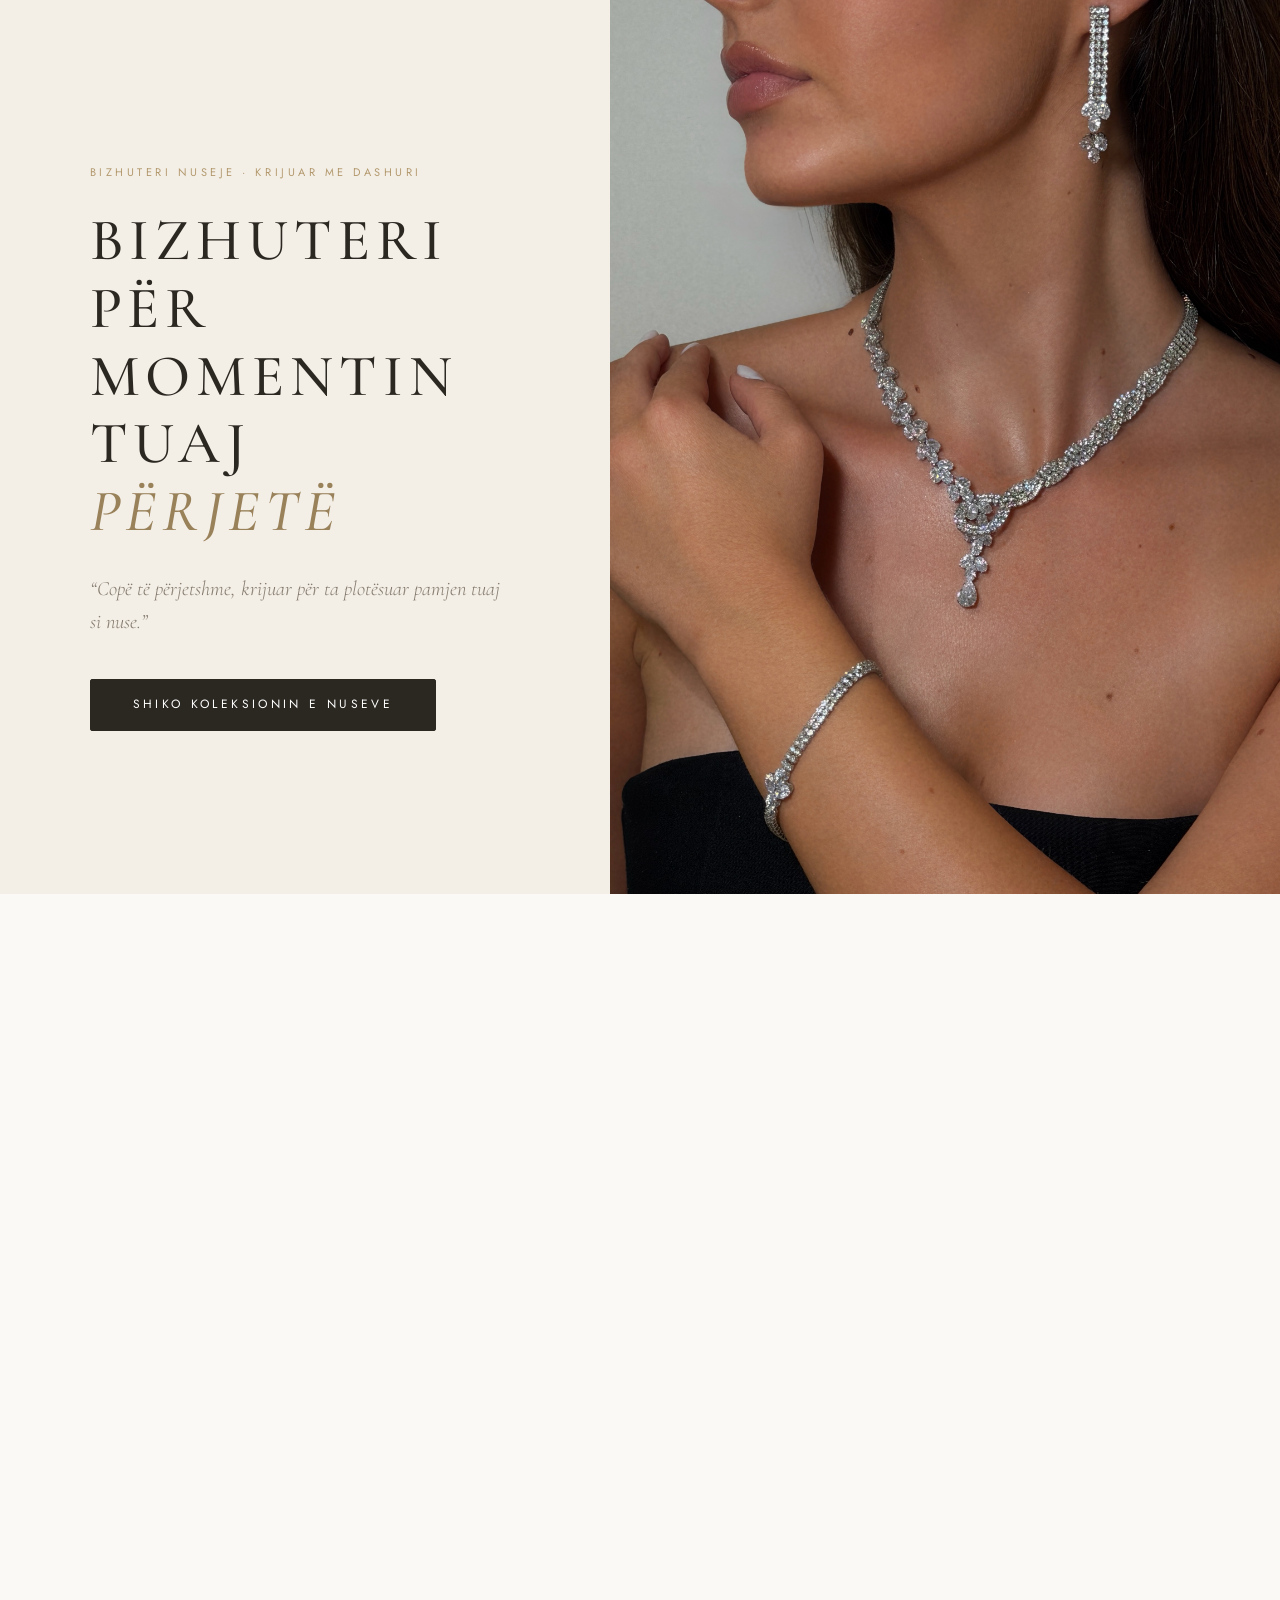
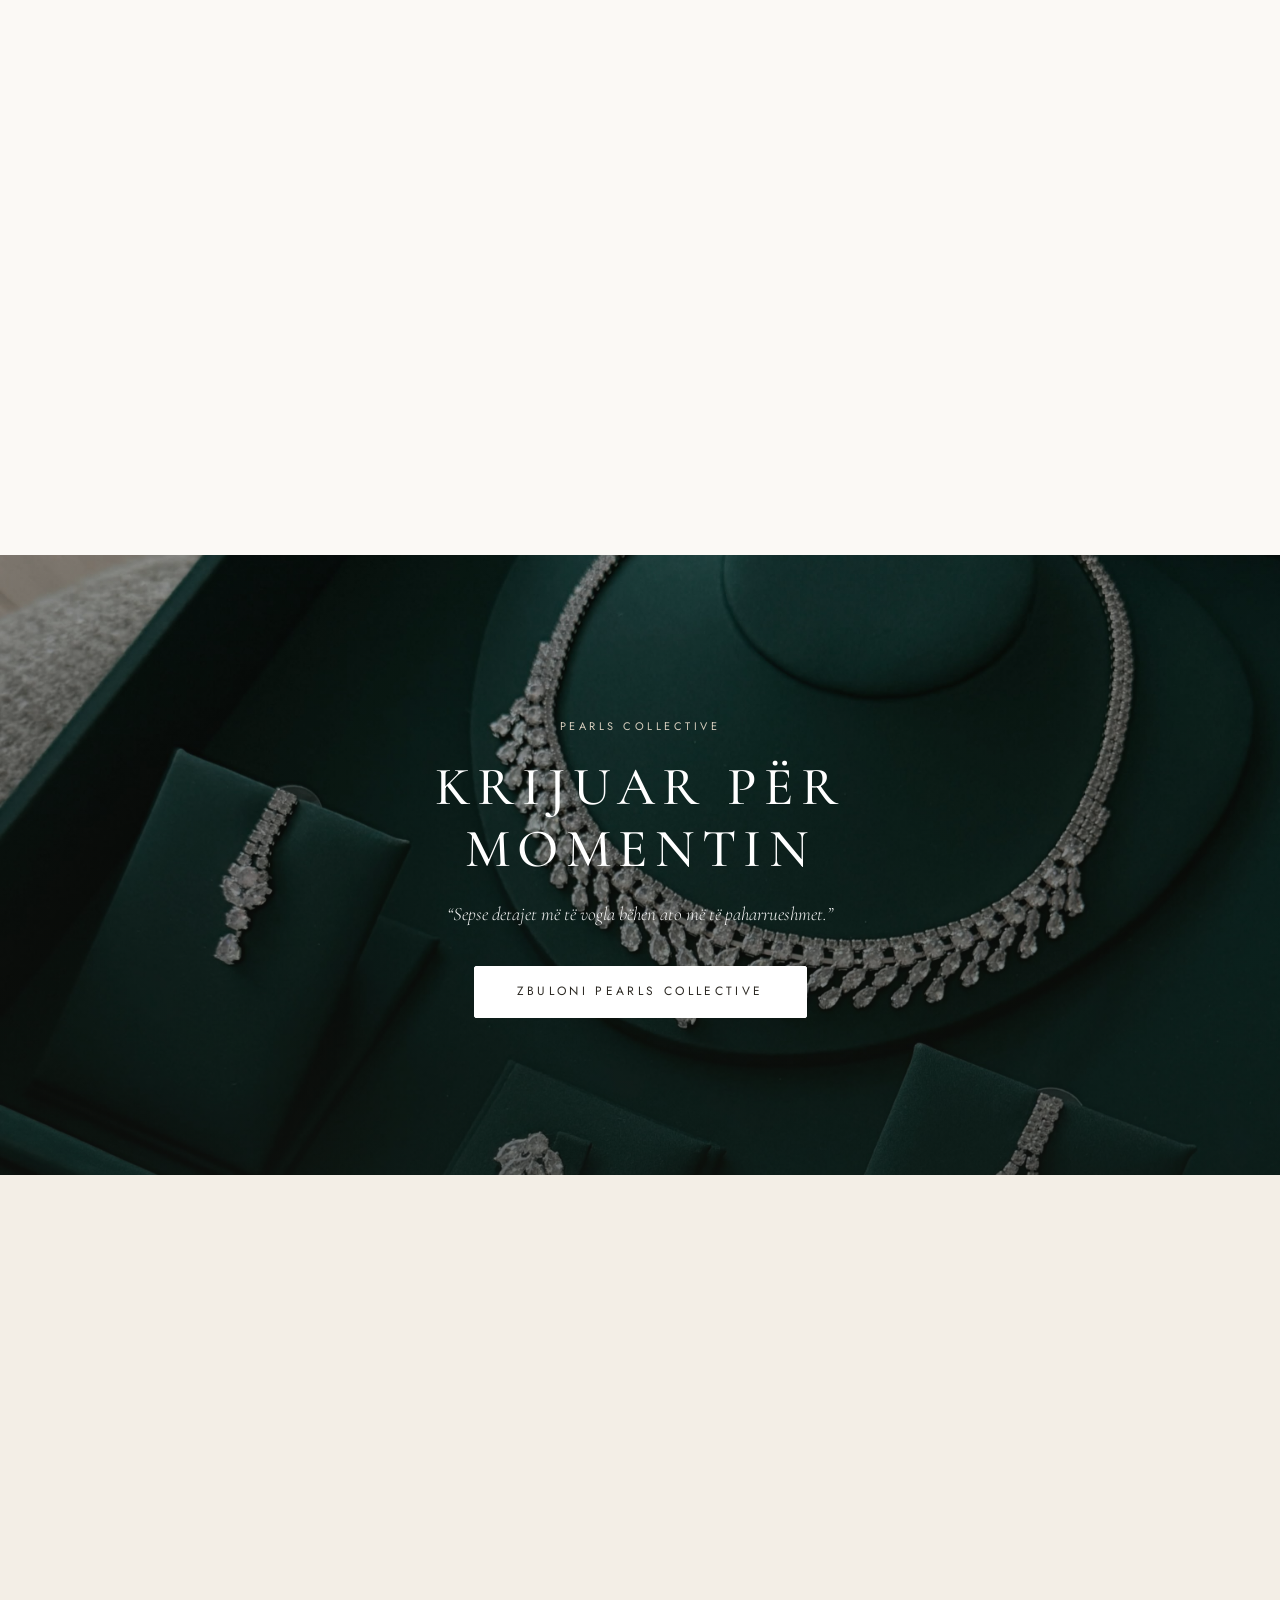
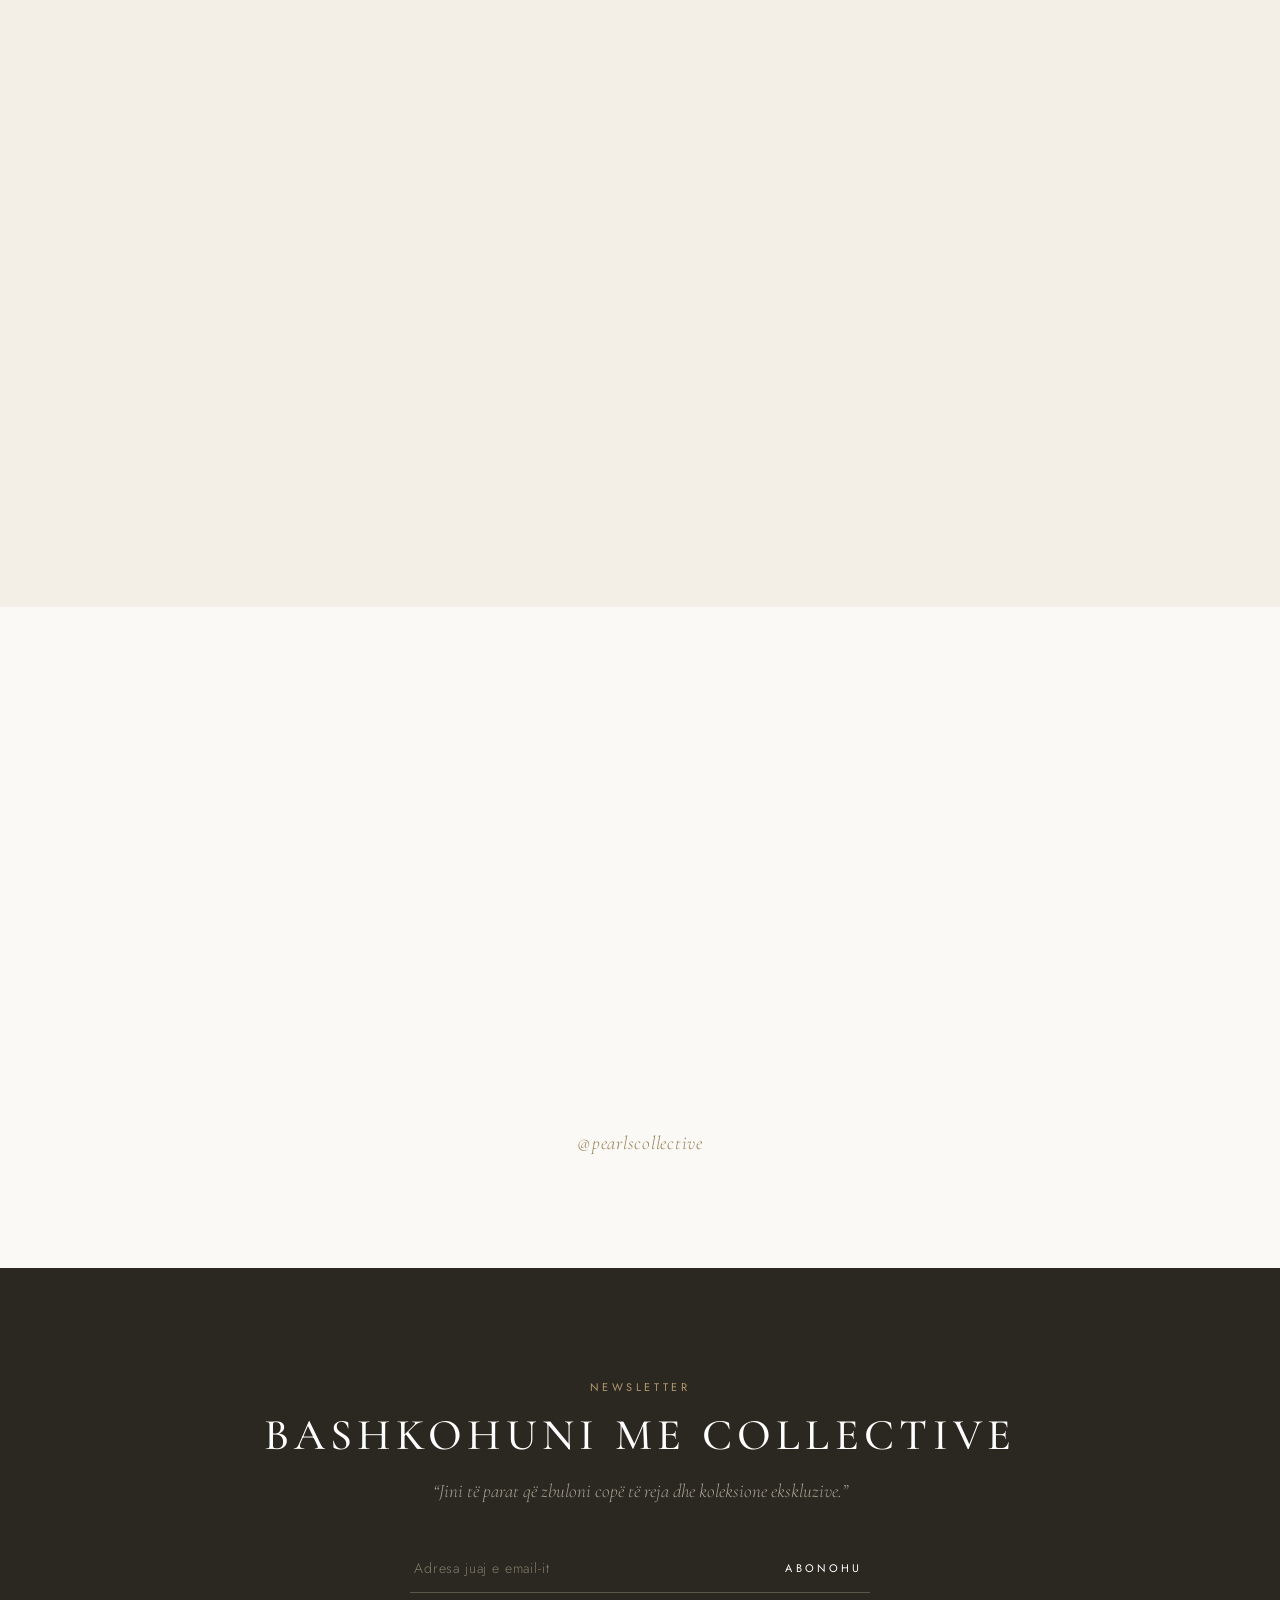
==== commit 0945b1db: "Wire chrome and all six pages to the language layer Header, nav, cart drawer, search, footer and eve" ====
--- a/Pearls/index.html
+++ b/Pearls/index.html
@@ -1,5 +1,5 @@
 <!DOCTYPE html>
-<html lang="en">
+<html lang="sq">
 <head>
   <meta charset="UTF-8">
   <meta name="viewport" content="width=device-width, initial-scale=1.0">
@@ -17,10 +17,10 @@
   <section class="hero">
     <div class="hero-grid">
       <div class="hero-copy">
-        <span class="eyebrow">Bridal Jewellery · Est. with love</span>
-        <h1 class="hero-title">Jewellery for your <em>forever</em> moment</h1>
-        <p class="hero-quote">“Timeless pieces designed to complete your bridal look.”</p>
-        <div><a class="btn" href="shop.html?cat=bridal">Shop Bridal</a></div>
+        <span class="eyebrow" data-i18n="home.heroEyebrow">Bizhuteri nuseje · Krijuar me dashuri</span>
+        <h1 class="hero-title" data-i18n="home.heroTitle">Bizhuteri për momentin tuaj <em>përjetë</em></h1>
+        <p class="hero-quote" data-i18n="home.heroQuote">“Copë të përjetshme, krijuar për ta plotësuar pamjen tuaj si nuse.”</p>
+        <div><a class="btn" href="shop.html?cat=bridal" data-i18n="home.heroCta">Shiko koleksionin e nuseve</a></div>
       </div>
       <div class="hero-media">
         <img src="assets/img/hi-p09-a.jpg" alt="Bride wearing the Wisteria crystal necklace and drop earrings" fetchpriority="high">
@@ -32,39 +32,39 @@
   <section>
     <div class="container">
       <div class="section-head reveal">
-        <span class="eyebrow">Shop by Category</span>
-        <h2 class="section-title">Find Your Piece</h2>
+        <span class="eyebrow" data-i18n="home.catsEyebrow">Shfleto sipas kategorisë</span>
+        <h2 class="section-title" data-i18n="home.catsTitle">Gjeni copën tuaj</h2>
       </div>
       <div class="cats-grid">
         <a class="cat-card reveal" href="shop.html?cat=bridal">
           <div class="cat-media"><img src="assets/img/hi-p01-b.jpg" alt="Bridal jewellery set in emerald keepsake box" loading="lazy"></div>
           <div class="cat-body">
-            <h3>Bridal</h3>
-            <p>Jewellery designed for the bride.</p>
+            <h3 data-i18n="home.catBridal">Nuse</h3>
+            <p data-i18n="home.catBridalSub">Bizhuteri krijuar për nusen.</p>
             <span class="link-underline">Shop Now</span>
           </div>
         </a>
         <a class="cat-card reveal" href="shop.html?cat=earrings">
           <div class="cat-media"><img src="assets/img/hi-p03-a.jpg" alt="Aurora statement crystal earrings" loading="lazy" style="object-position:50% 60%"></div>
           <div class="cat-body">
-            <h3>Earrings</h3>
-            <p>Elegant pieces to frame your bridal look.</p>
+            <h3 data-i18n="home.catEarrings">Vathë</h3>
+            <p data-i18n="home.catEarringsSub">Copë elegante që plotësojnë pamjen tuaj.</p>
             <span class="link-underline">Shop Now</span>
           </div>
         </a>
         <a class="cat-card reveal" href="shop.html?cat=necklaces">
           <div class="cat-media"><img src="assets/img/hi-p09-b.jpg" alt="Wisteria leaf crystal necklace in keepsake box" loading="lazy"></div>
           <div class="cat-body">
-            <h3>Necklaces</h3>
-            <p>Delicate and timeless finishing touches.</p>
+            <h3 data-i18n="home.catNecklaces">Gjerdanë</h3>
+            <p data-i18n="home.catNecklacesSub">Prekje të holla dhe të përjetshme.</p>
             <span class="link-underline">Shop Now</span>
           </div>
         </a>
         <a class="cat-card reveal" href="shop.html?cat=hair">
           <div class="cat-media"><img src="assets/img/hi-p01-a.jpg" alt="Bridal hairstyle with drop earrings" loading="lazy" style="object-position:80% 0%"></div>
           <div class="cat-body">
-            <h3>Hair Jewellery</h3>
-            <p>The perfect detail for your wedding hairstyle.</p>
+            <h3 data-i18n="home.catHair">Bizhuteri flokësh</h3>
+            <p data-i18n="home.catHairSub">Detaji i duhur për flokët tuaj në dasmë.</p>
             <span class="link-underline">Shop Now</span>
           </div>
         </a>
@@ -76,13 +76,13 @@
   <section style="padding-top:0">
     <div class="container">
       <div class="section-head reveal">
-        <span class="eyebrow">Featured Collection</span>
-        <h2 class="section-title">The Bridal Edit</h2>
-        <p class="section-sub">“Discover our collection of timeless pieces created for your most unforgettable moments.”</p>
+        <span class="eyebrow" data-i18n="home.featuredEyebrow">Koleksioni i zgjedhur</span>
+        <h2 class="section-title" data-i18n="home.featuredTitle">Përzgjedhja për nuse</h2>
+        <p class="section-sub" data-i18n="home.featuredSub">“Zbuloni koleksionin tonë të copëve të përjetshme.”</p>
       </div>
       <div class="products-grid" id="featuredGrid"></div>
       <div style="text-align:center; margin-top:54px" class="reveal">
-        <a class="btn btn--ghost" href="shop.html">View All Jewellery</a>
+        <a class="btn btn--ghost" href="shop.html" data-i18n="home.viewAll">Shiko të gjitha bizhuteritë</a>
       </div>
     </div>
   </section>
@@ -91,10 +91,10 @@
   <section class="editorial">
     <img class="bg" src="assets/img/hi-p06-a.jpg" alt="The Odessa fringe necklace set in its emerald keepsake box">
     <div class="editorial-copy">
-      <span class="eyebrow">Pearls Collective</span>
-      <h2>Made for the Moment</h2>
-      <p>“Because the smallest details can become the most unforgettable ones.”</p>
-      <a class="btn btn--light" href="about.html">Discover Pearls Collective</a>
+      <span class="eyebrow" data-i18n="home.editorialEyebrow">Pearls Collective</span>
+      <h2 data-i18n="home.editorialTitle">Krijuar për momentin</h2>
+      <p data-i18n="home.editorialQuote">“Sepse detajet më të vogla bëhen ato më të paharrueshmet.”</p>
+      <a class="btn btn--light" href="about.html" data-i18n="home.editorialCta">Zbuloni Pearls Collective</a>
     </div>
   </section>
 
@@ -103,17 +103,17 @@
     <div class="container">
       <div class="bridal-grid">
         <div class="bridal-copy reveal">
-          <span class="eyebrow">The Bridal Collection</span>
-          <h2>For the Bride</h2>
-          <p>Every bride deserves jewellery that feels made for her. From complete parures to delicate finishing touches — each piece arrives in our signature keepsake box, ready for your day.</p>
+          <span class="eyebrow" data-i18n="home.bridalEyebrow">Koleksioni i nuseve</span>
+          <h2 data-i18n="home.bridalTitle">Për nusen</h2>
+          <p data-i18n="home.bridalBody">Çdo nuse meriton bizhuteri që ndihen të bëra për të.</p>
           <ul class="bridal-list">
-            <li><a href="shop.html?cat=earrings">Earrings</a> <span>Shop</span></li>
-            <li><a href="shop.html?cat=necklaces">Necklaces</a> <span>Shop</span></li>
-            <li><a href="shop.html?cat=bracelets">Bracelets</a> <span>Shop</span></li>
-            <li><a href="shop.html?cat=hair">Hair Accessories</a> <span>Soon</span></li>
-            <li><a href="shop.html?cat=bridal">Bridal Sets</a> <span>Shop</span></li>
+            <li><a href="shop.html?cat=earrings" data-i18n="home.listEarrings">Vathë</a> <span data-i18n="home.shop">Shiko</span></li>
+            <li><a href="shop.html?cat=necklaces" data-i18n="home.listNecklaces">Gjerdanë</a> <span data-i18n="home.shop">Shiko</span></li>
+            <li><a href="shop.html?cat=bracelets" data-i18n="home.listBracelets">Byzylykë</a> <span data-i18n="home.shop">Shiko</span></li>
+            <li><a href="shop.html?cat=hair" data-i18n="home.listHair">Aksesorë flokësh</a> <span data-i18n="home.soon">Së shpejti</span></li>
+            <li><a href="shop.html?cat=bridal" data-i18n="home.listSets">Sete nuseje</a> <span data-i18n="home.shop">Shiko</span></li>
           </ul>
-          <a class="btn" href="shop.html?cat=bridal">Shop All Bridal</a>
+          <a class="btn" href="shop.html?cat=bridal" data-i18n="home.shopAllBridal">Shiko të gjitha për nuse</a>
         </div>
         <div class="bridal-media-grid reveal">
           <a href="product.html?id=celeste-cascade-necklace"><img src="assets/img/hi-p01-a.jpg" alt="Céleste cascade necklace worn" loading="lazy"></a>
@@ -128,9 +128,9 @@
   <section>
     <div class="container">
       <div class="section-head reveal">
-        <span class="eyebrow">Instagram</span>
-        <h2 class="section-title">Follow the Pearls</h2>
-        <p class="section-sub">“See how our pieces become part of your most beautiful moments.”</p>
+        <span class="eyebrow" data-i18n="home.igEyebrow">Instagram</span>
+        <h2 class="section-title" data-i18n="home.igTitle">Na ndiqni</h2>
+        <p class="section-sub" data-i18n="home.igSub">“Shihni si copët tona bëhen pjesë e momenteve tuaja më të bukura.”</p>
       </div>
       <div class="ig-grid reveal">
         <a href="https://www.instagram.com/pearlscollective/" target="_blank" rel="noopener"><img src="assets/img/ig-09.jpg" alt="Pearls Collective on Instagram" loading="lazy"></a>
@@ -148,18 +148,19 @@
   <section class="newsletter">
     <div class="container">
       <div class="section-head" style="margin-bottom:0">
-        <span class="eyebrow">Newsletter</span>
-        <h2 class="section-title">Join the Collective</h2>
-        <p class="section-sub">“Be the first to discover new pieces, bridal inspiration and exclusive collections.”</p>
+        <span class="eyebrow" data-i18n="home.newsEyebrow">Newsletter</span>
+        <h2 class="section-title" data-i18n="home.newsTitle">Bashkohuni me Collective</h2>
+        <p class="section-sub" data-i18n="home.newsSub">“Jini të parat që zbuloni copë të reja dhe koleksione ekskluzive.”</p>
         <form class="news-form" data-newsletter>
-          <input type="email" placeholder="Your email address" required>
-          <button type="submit">Subscribe</button>
+          <input type="email" data-i18n-attr="placeholder:home.newsPlaceholder" placeholder="Adresa juaj e email-it" required>
+          <button type="submit" data-i18n="home.newsBtn">Abonohu</button>
         </form>
         <div class="news-msg"></div>
       </div>
     </div>
   </section>
 
+  <script src="assets/js/i18n.js"></script>
   <script src="assets/js/products.js"></script>
   <script>
     function pageInit() {
